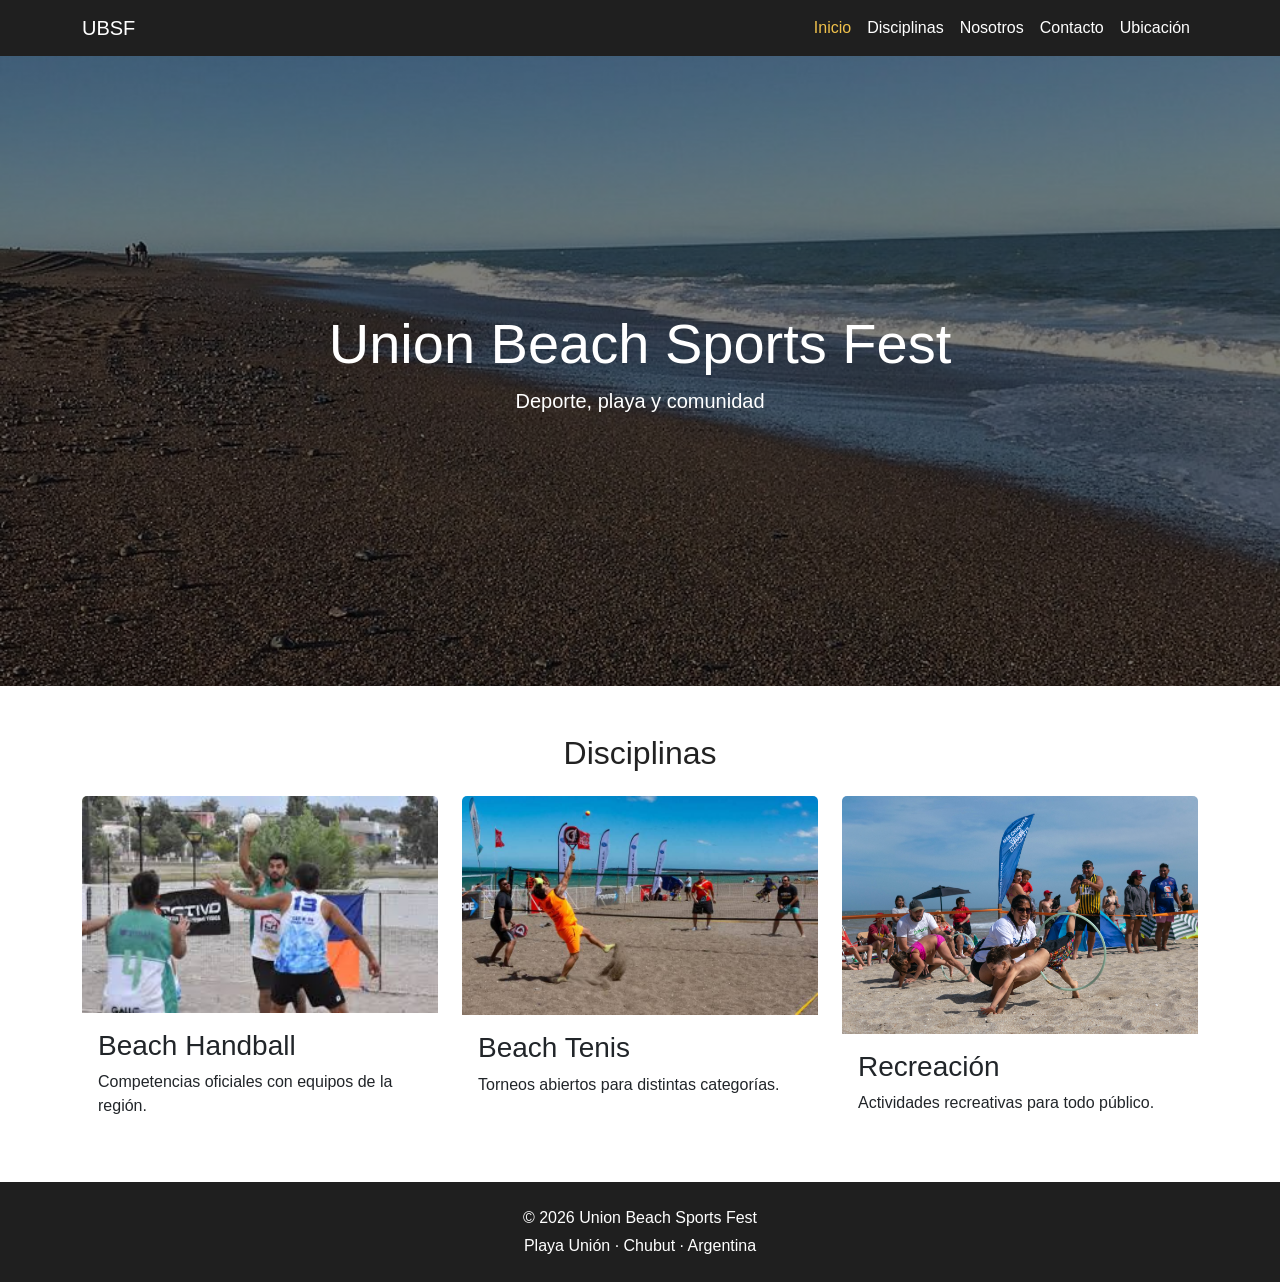
==== index.html @ 6763a954 "feat: estructura base entrega final" ====
<!DOCTYPE html>
<html lang="en">
<head>
    <meta charset="UTF-8">
    <meta name="viewport" content="width=device-width, initial-scale=1.0">
    <title>Union Beach Sports Fest</title>

    <!-- Bootstrap CSS -->
    <link href="https://cdn.jsdelivr.net/npm/bootstrap@5.3.3/dist/css/bootstrap.min.css" rel="stylesheet">

    <!-- CSS propio -->
    <link rel="stylesheet" href="css/style.css">




</head>
<body>
    <header>
        <nav class="navbar navbar-expand-lg navbar-custom">
            <div class="container">
                <a class="navbar-brand" href="index.html">UBSF</a>

                <button
                    class="navbar-toggler"
                    type="button"
                    data-bs-toggle="collapse"
                    data-bs-target="#menu"
                >
                    <span class="navbar-toggler-icon"></span>
                </button>

                <div class="collapse navbar-collapse" id="menu">
                    <ul class="navbar-nav ms-auto">
                        <li class="nav-item">
                            <a class="nav-link active" href="index.html">Inicio</a>
                        </li>
                        <li class="nav-item">
                            <a class="nav-link" href="pages/disciplinas.html">Disciplinas</a>
                        </li>
                        <li class="nav-item">
                            <a class="nav-link" href="pages/nosotros.html">Nosotros</a>
                        </li>
                        <li class="nav-item">
                            <a class="nav-link" href="pages/contacto.html">Contacto</a>
                        </li>
                        <li class="nav-item">
                            <a class="nav-link" href="pages/ubicacion.html">Ubicación</a>
                        </li>

                    </ul>
                </div>
            </div>
        </nav>
    </header>

    <main>
        <section class="hero hero-overlay d-flex align-items-center text-white">
            <div class="container text-center">
                <h1 class="display-4">Union Beach Sports Fest</h1>
                <p class="lead">Deporte, playa y comunidad</p>
            </div>
        </section>

        

        <section class="container my-5">
            <h2 class="text-center mb-4">Disciplinas</h2>

            <div class="row">
                <article class="col-md-4">
                    <div class="card disciplina-card">
                        <img src="img/handball.jpg" class="card-img-top" alt="Beach Handball">
                        <div class="card-body">
                            <h3 class="card-title">Beach Handball</h3>
                            <p class="card-text">
                                Competencias oficiales con equipos de la región.
                            </p>
                        </div>
                    </div>
                </article>

                <article class="col-md-4">
                    <div class="card disciplina-card">
                        <img src="img/tenis.jpg" class="card-img-top" alt="Beach Tenis">
                        <div class="card-body">
                            <h3 class="card-title">Beach Tenis</h3>
                            <p class="card-text">
                                Torneos abiertos para distintas categorías.
                            </p>
                        </div>
                    </div>
                </article>

                <article class="col-md-4">
                    <div class="card disciplina-card">
                        <img src="img/recreacion.jpg" class="card-img-top" alt="Recreación">
                        <div class="card-body">
                            <h3 class="card-title">Recreación</h3>
                            <p class="card-text">
                                Actividades recreativas para todo público.
                            </p>
                        </div>
                    </div>
                </article>
            </div>
        </section>


    </main>
        
    <footer class="footer-custom text-center py-4">
        <div class="container">
            <p class="mb-1">© 2026 Union Beach Sports Fest</p>
            <p class="mb-0">Playa Unión · Chubut · Argentina</p>
        </div>
    </footer>



    <script src="https://cdn.jsdelivr.net/npm/bootstrap@5.3.3/dist/js/bootstrap.bundle.min.js"></script>

</body>
</html>
---- css/style.css ----
/* =========================
   VARIABLES GLOBALES
========================= */
:root {
    --color-dark: #1f1f1f;
    --color-light: #ffffff;
    --color-accent: #f0c14b;
}

/* =========================
   ESTILOS GENERALES
========================= */
body {
    font-family: Arial, Helvetica, sans-serif;
    color: #222;
    background-color: #ffffff;
}

/* =========================
   HERO
========================= */
.hero {
    height: 70vh;
    background-image:
        linear-gradient(rgba(0, 0, 0, 0.5), rgba(0, 0, 0, 0.5)),
        url("../img/hero.jpg");
    background-size: cover;
    background-position: center;
}

/* =========================
   DISCIPLINAS
========================= */

/* Grid general */
.disciplinas-grid {
    display: grid;
    grid-template-columns: repeat(auto-fit, minmax(250px, 1fr));
    gap: 2rem;
}

/* Card */
.disciplina-card {
    border: none;
    transition: transform 0.3s ease, box-shadow 0.3s ease;
}

.disciplina-card:hover {
    transform: translateY(-5px);
    box-shadow: 0 8px 20px rgba(0, 0, 0, 0.2);
}

/* Item interno */
.disciplina-item {
    display: flex;
    flex-direction: column;
    align-items: center;
    text-align: center;
    gap: 1rem;
}

.disciplina-item img {
    width: 100%;
    max-width: 300px;
    border-radius: 8px;
}

/* =========================
   NAVBAR PERSONALIZADA
========================= */
.navbar-custom {
    background-color: var(--color-dark);
}

.navbar-custom .navbar-brand,
.navbar-custom .nav-link {
    color: var(--color-light);
    transition: color 0.2s ease;
}

/* Hover / Focus / Activo */
.navbar-custom .nav-link:hover,
.navbar-custom .nav-link:focus,
.navbar-custom .nav-link.active {
    color: var(--color-accent);
    background-color: transparent;
    box-shadow: none;
}

/* Botón hamburguesa */
.navbar-custom .navbar-toggler {
    border-color: var(--color-light);
}

.navbar-custom .navbar-toggler:focus {
    box-shadow: none;
}

/* =========================
   FOOTER
========================= */
.footer-custom {
    background-color: var(--color-dark);
    color: var(--color-light);
}

.navbar-custom .navbar-toggler-icon {
    filter: invert(1);
}

/* =========================
   REGLAS BÁSICAS PARA MOBILE
========================= */
@media (max-width: 768px) {

    /* Hero más bajito */
    .hero {
        height: 50vh;
        padding: 2rem 1rem;
    }

    /* Cards más compactas */
    .disciplina-card {
        margin-bottom: 1.5rem;
    }

    /* Ajuste de texto */
    .card-title {
        font-size: 1.2rem;
    }

    .card-text {
        font-size: 0.9rem;
    }

    /* Navbar: links centrados y más espacio */
    .navbar-custom .navbar-nav {
        text-align: center;
    }

    .navbar-custom .nav-link {
        padding: 0.5rem 0;
    }
}
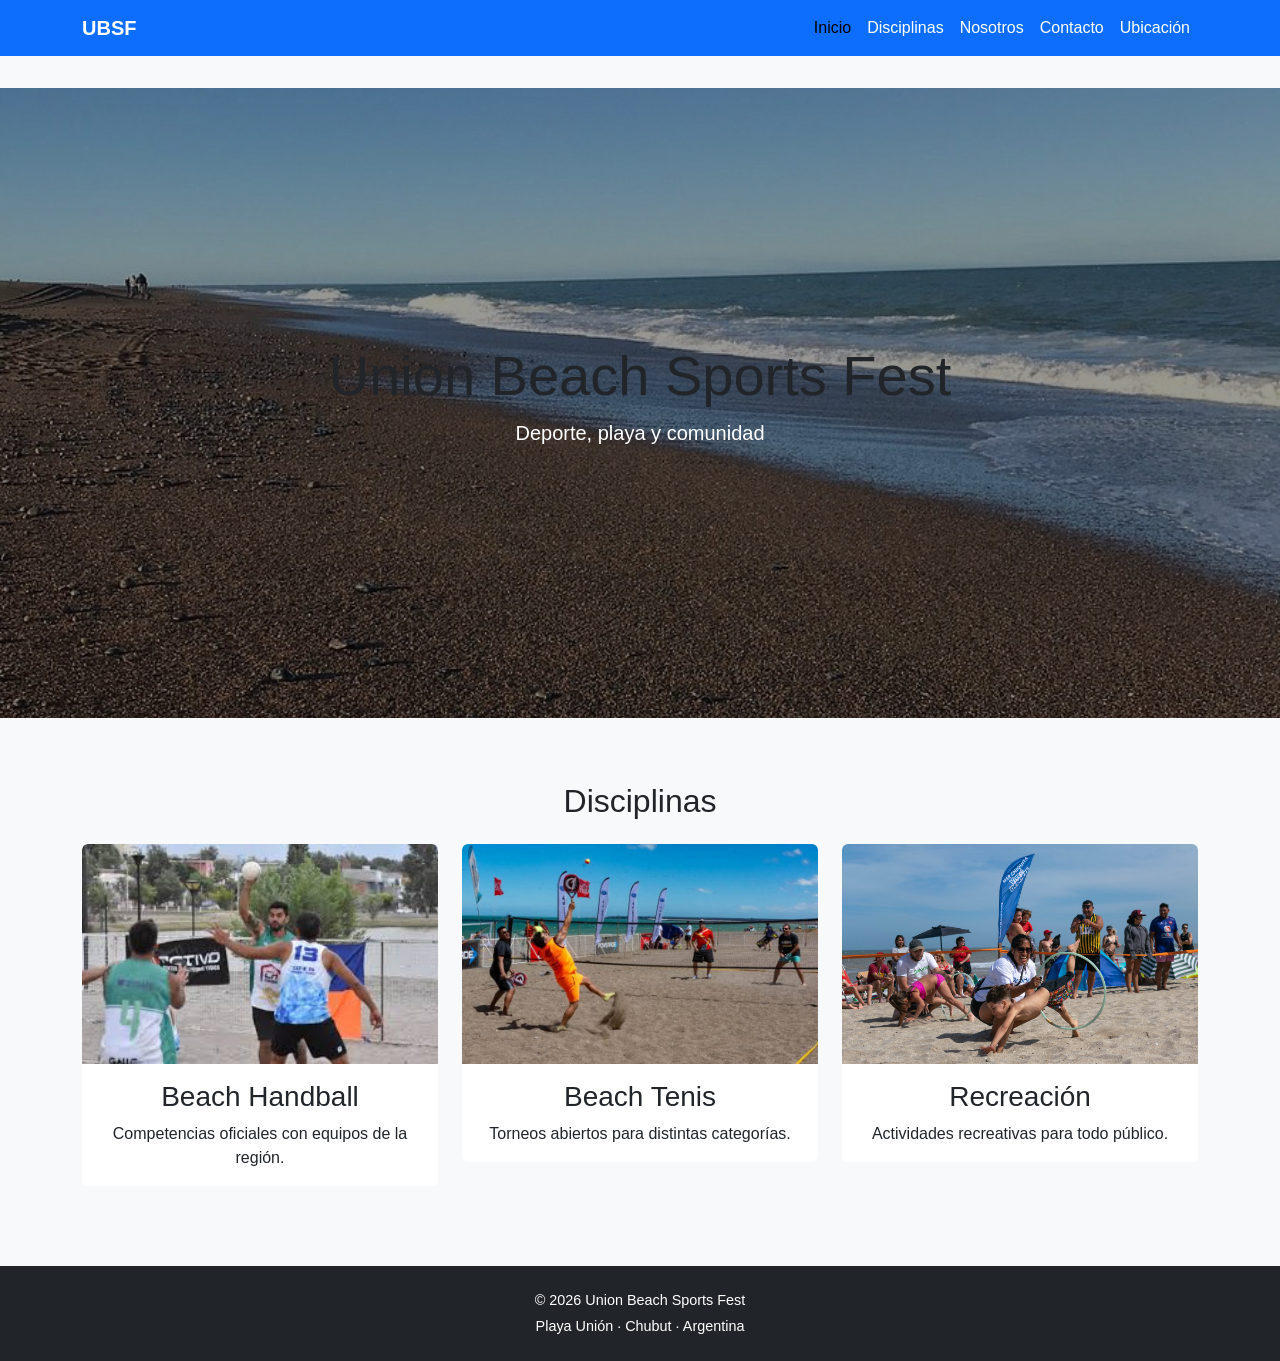
==== commit d8a6b7f1: "feat: SEO básico en index.html" ====
--- a/index.html
+++ b/index.html
@@ -3,17 +3,19 @@
 <head>
     <meta charset="UTF-8">
     <meta name="viewport" content="width=device-width, initial-scale=1.0">
-    <title>Union Beach Sports Fest</title>
+
+    <title>Union Beach Sports Fest | Evento deportivo multidisciplinario</title>
+
+    <meta name="description" content="Union Beach Sports Fest es un evento deportivo multidisciplinario en Playa Unión, Chubut, que reúne beach handball, beach tenis y actividades recreativas frente al mar.">
+
+    <meta name="keywords" content="Union Beach Sports Fest, beach handball, beach tenis, deportes en la playa, Playa Unión, Chubut">
+
 
     <!-- Bootstrap CSS -->
     <link href="https://cdn.jsdelivr.net/npm/bootstrap@5.3.3/dist/css/bootstrap.min.css" rel="stylesheet">
 
     <!-- CSS propio -->
     <link rel="stylesheet" href="css/style.css">
-
-
-
-
 </head>
 <body>
     <header>
--- a/css/style.css
+++ b/css/style.css
@@ -1,144 +1,113 @@
-/* =========================
-   VARIABLES GLOBALES
-========================= */
-:root {
-    --color-dark: #1f1f1f;
-    --color-light: #ffffff;
-    --color-accent: #f0c14b;
+@charset "UTF-8";
+/* Colores */
+/* Tipografía */
+/* Layout */
+/* Transiciones */
+* {
+  padding: 0;
+  margin: 0;
+  box-sizing: border-box;
 }
 
-/* =========================
-   ESTILOS GENERALES
-========================= */
 body {
-    font-family: Arial, Helvetica, sans-serif;
-    color: #222;
-    background-color: #ffffff;
+  font-family: Arial, sans-serif;
+  color: #212529;
+  background-color: #f8f9fa;
 }
 
-/* =========================
-   HERO
-========================= */
-.hero {
-    height: 70vh;
-    background-image:
-        linear-gradient(rgba(0, 0, 0, 0.5), rgba(0, 0, 0, 0.5)),
-        url("../img/hero.jpg");
-    background-size: cover;
-    background-position: center;
+a {
+  text-decoration: none;
+  color: #0d6efd;
+}
+a:hover {
+  text-decoration: underline;
 }
 
-/* =========================
-   DISCIPLINAS
-========================= */
-
-/* Grid general */
-.disciplinas-grid {
-    display: grid;
-    grid-template-columns: repeat(auto-fit, minmax(250px, 1fr));
-    gap: 2rem;
+img {
+  max-width: 100%;
+  height: auto;
+  display: block;
 }
 
-/* Card */
-.disciplina-card {
-    border: none;
-    transition: transform 0.3s ease, box-shadow 0.3s ease;
+.navbar-custom {
+  background-color: #0d6efd;
+}
+.navbar-custom .navbar-brand {
+  color: #ffffff;
+  font-weight: bold;
+}
+.navbar-custom .navbar-brand:hover {
+  color: #000;
+}
+.navbar-custom .nav-link {
+  color: #ffffff;
+}
+.navbar-custom .nav-link:hover {
+  text-decoration: underline;
 }
 
-.disciplina-card:hover {
-    transform: translateY(-5px);
-    box-shadow: 0 8px 20px rgba(0, 0, 0, 0.2);
+/* Hero */
+.hero {
+  min-height: 70vh;
+  background: url("../img/hero.jpg") center/cover no-repeat;
+  position: relative;
+}
+.hero.hero-overlay::before {
+  content: "";
+  position: absolute;
+  inset: 0;
+  background-color: rgba(0, 0, 0, 0.4);
+}
+.hero .container {
+  position: relative;
+  z-index: 1;
 }
 
-/* Item interno */
-.disciplina-item {
-    display: flex;
-    flex-direction: column;
-    align-items: center;
-    text-align: center;
-    gap: 1rem;
+main {
+  padding: 2rem 0;
 }
 
-.disciplina-item img {
-    width: 100%;
-    max-width: 300px;
-    border-radius: 8px;
+section {
+  margin-bottom: 4rem;
 }
 
-/* =========================
-   NAVBAR PERSONALIZADA
-========================= */
-.navbar-custom {
-    background-color: var(--color-dark);
+h1,
+h2,
+h3 {
+  color: #212529;
 }
 
-.navbar-custom .navbar-brand,
-.navbar-custom .nav-link {
-    color: var(--color-light);
-    transition: color 0.2s ease;
+.footer-custom {
+  background-color: #212529;
+  color: #ffffff;
+  padding: 1.5rem 0;
+}
+.footer-custom p {
+  margin: 0;
+  font-size: 0.9rem;
 }
 
-/* Hover / Focus / Activo */
-.navbar-custom .nav-link:hover,
-.navbar-custom .nav-link:focus,
-.navbar-custom .nav-link.active {
-    color: var(--color-accent);
-    background-color: transparent;
-    box-shadow: none;
+.disciplina-card {
+  border: none;
+  border-radius: 6px;
+  overflow: hidden;
+  transition: all 0.3s ease;
+}
+.disciplina-card img {
+  height: 220px;
+  object-fit: cover;
+}
+.disciplina-card .card-body {
+  text-align: center;
+}
+.disciplina-card:hover {
+  transform: translateY(-5px);
 }
 
-/* Botón hamburguesa */
-.navbar-custom .navbar-toggler {
-    border-color: var(--color-light);
+@media (max-width: 500px) {
+  .disciplina-card {
+    margin-bottom: 1.5rem;
+  }
 }
 
-.navbar-custom .navbar-toggler:focus {
-    box-shadow: none;
-}
-
-/* =========================
-   FOOTER
-========================= */
-.footer-custom {
-    background-color: var(--color-dark);
-    color: var(--color-light);
-}
-
-.navbar-custom .navbar-toggler-icon {
-    filter: invert(1);
-}
-
-/* =========================
-   REGLAS BÁSICAS PARA MOBILE
-========================= */
-@media (max-width: 768px) {
-
-    /* Hero más bajito */
-    .hero {
-        height: 50vh;
-        padding: 2rem 1rem;
-    }
-
-    /* Cards más compactas */
-    .disciplina-card {
-        margin-bottom: 1.5rem;
-    }
-
-    /* Ajuste de texto */
-    .card-title {
-        font-size: 1.2rem;
-    }
-
-    .card-text {
-        font-size: 0.9rem;
-    }
-
-    /* Navbar: links centrados y más espacio */
-    .navbar-custom .navbar-nav {
-        text-align: center;
-    }
-
-    .navbar-custom .nav-link {
-        padding: 0.5rem 0;
-    }
-}
+/*# sourceMappingURL=style.css.map */
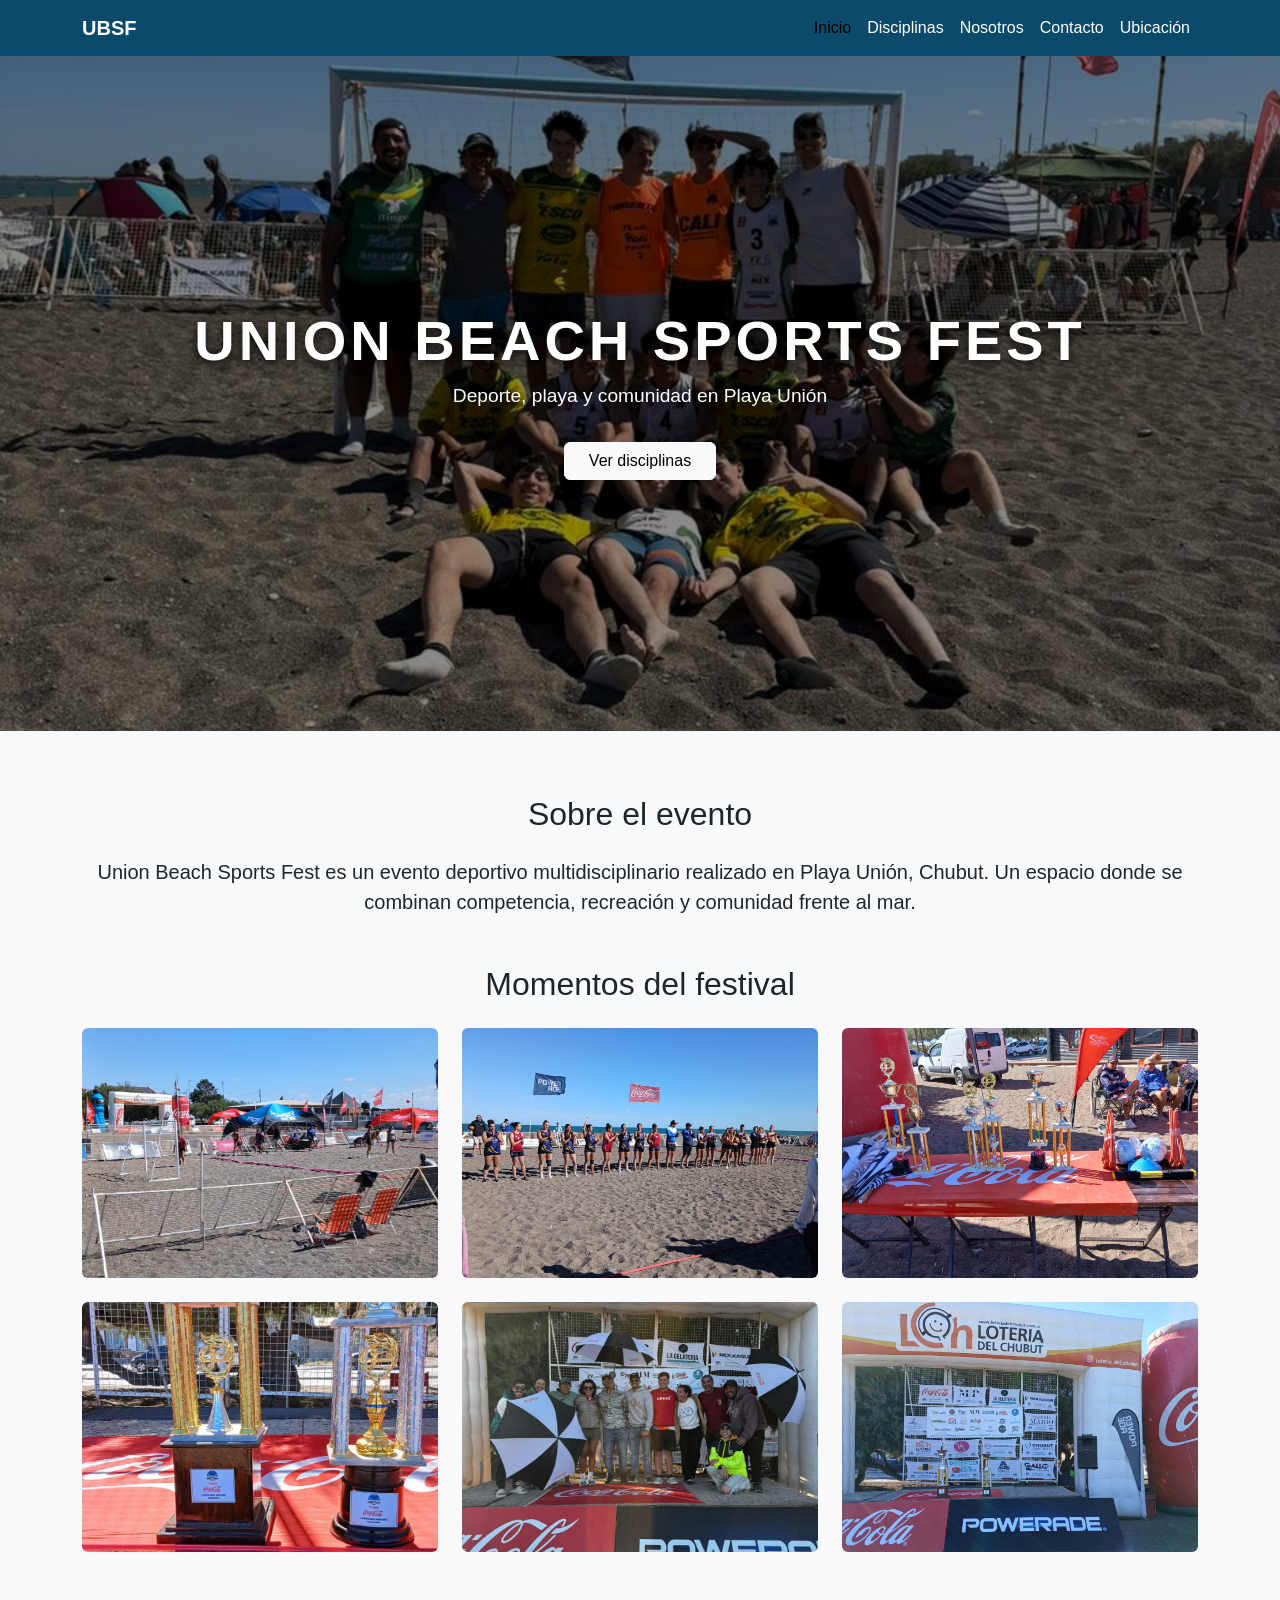
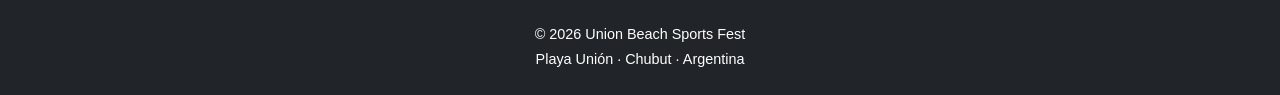
==== commit 143c2472: "feat: galería responsive y mejoras visuales en index" ====
--- a/index.html
+++ b/index.html
@@ -17,6 +17,7 @@
     <!-- CSS propio -->
     <link rel="stylesheet" href="css/style.css">
 </head>
+
 <body>
     <header>
         <nav class="navbar navbar-expand-lg navbar-custom">
@@ -60,55 +61,52 @@
         <section class="hero hero-overlay d-flex align-items-center text-white">
             <div class="container text-center">
                 <h1 class="display-4">Union Beach Sports Fest</h1>
-                <p class="lead">Deporte, playa y comunidad</p>
+                <p class="lead">Deporte, playa y comunidad en Playa Unión</p>
+                <a href="pages/disciplinas.html" class="btn btn-light mt-3 px-4">
+                    Ver disciplinas
+                </a>
             </div>
         </section>
 
         
 
+        <section class="container my-5 text-center">
+            <h2 class="mb-4">Sobre el evento</h2>
+                <p class="lead">
+                    Union Beach Sports Fest es un evento deportivo multidisciplinario realizado en Playa Unión, Chubut.
+                    Un espacio donde se combinan competencia, recreación y comunidad frente al mar.
+                </p>
+        </section>
+
         <section class="container my-5">
-            <h2 class="text-center mb-4">Disciplinas</h2>
+            <h2 class="text-center mb-4">Momentos del festival</h2>
 
-            <div class="row">
-                <article class="col-md-4">
-                    <div class="card disciplina-card">
-                        <img src="img/handball.jpg" class="card-img-top" alt="Beach Handball">
-                        <div class="card-body">
-                            <h3 class="card-title">Beach Handball</h3>
-                            <p class="card-text">
-                                Competencias oficiales con equipos de la región.
-                            </p>
-                        </div>
-                    </div>
-                </article>
+            <div class="row g-4">
+                <div class="col-md-4">
+                    <img src="img/beach-handball2.jpeg" class="img-fluid rounded galeria-img" alt="Partido de Beach Handball">
+                </div>
 
-                <article class="col-md-4">
-                    <div class="card disciplina-card">
-                        <img src="img/tenis.jpg" class="card-img-top" alt="Beach Tenis">
-                        <div class="card-body">
-                            <h3 class="card-title">Beach Tenis</h3>
-                            <p class="card-text">
-                                Torneos abiertos para distintas categorías.
-                            </p>
-                        </div>
-                    </div>
-                </article>
+                <div class="col-md-4">
+                    <img src="img/final-femenina.jpeg" class="img-fluid rounded galeria-img" alt="Final femenina del torneo">
+                </div>
 
-                <article class="col-md-4">
-                    <div class="card disciplina-card">
-                        <img src="img/recreacion.jpg" class="card-img-top" alt="Recreación">
-                        <div class="card-body">
-                            <h3 class="card-title">Recreación</h3>
-                            <p class="card-text">
-                                Actividades recreativas para todo público.
-                            </p>
-                        </div>
-                    </div>
-                </article>
+                <div class="col-md-4">
+                    <img src="img/premiacion.jpeg" class="img-fluid rounded galeria-img" alt="Premiación del Union Beach Sports Fest">
+                </div>
+
+                <div class="col-md-4">
+                    <img src="img/copas-campeones.jpeg" class="img-fluid rounded galeria-img" alt="Copas y campeones del evento">
+                </div>
+
+                <div class="col-md-4">
+                    <img src="img/staff-1.jpeg" class="img-fluid rounded galeria-img" alt="Staff y organización del evento">
+                </div>
+
+                <div class="col-md-4">
+                    <img src="img/sponsors.jpeg" class="img-fluid rounded galeria-img" alt="Sponsors del evento">
+                </div>
             </div>
         </section>
-
-
     </main>
         
     <footer class="footer-custom text-center py-4">
--- a/css/style.css
+++ b/css/style.css
@@ -17,7 +17,7 @@
 
 a {
   text-decoration: none;
-  color: #0d6efd;
+  color: #0b4a6b;
 }
 a:hover {
   text-decoration: underline;
@@ -30,14 +30,14 @@
 }
 
 .navbar-custom {
-  background-color: #0d6efd;
+  background-color: #0b4a6b;
 }
 .navbar-custom .navbar-brand {
   color: #ffffff;
   font-weight: bold;
 }
 .navbar-custom .navbar-brand:hover {
-  color: #000;
+  color: #f8f9fa;
 }
 .navbar-custom .nav-link {
   color: #ffffff;
@@ -48,32 +48,63 @@
 
 /* Hero */
 .hero {
-  min-height: 70vh;
-  background: url("../img/hero.jpg") center/cover no-repeat;
+  min-height: 75vh;
+  background: url("../img/equipos-juntos.jpeg") center/cover no-repeat;
   position: relative;
+  display: flex;
+  align-items: center;
+  text-align: center;
+  color: white;
 }
-.hero.hero-overlay::before {
+.hero::before {
   content: "";
   position: absolute;
   inset: 0;
-  background-color: rgba(0, 0, 0, 0.4);
+  background: rgba(0, 0, 0, 0.45);
 }
 .hero .container {
   position: relative;
   z-index: 1;
+  padding: 0 1rem;
+}
+.hero h1 {
+  font-size: 3.5rem;
+  font-weight: 800;
+  text-transform: uppercase;
+  letter-spacing: 4px;
+  text-shadow: 0 3px 12px rgba(0, 0, 0, 0.9);
+}
+.hero p {
+  font-size: 1.2rem;
+  font-weight: 500;
+  text-shadow: 0 2px 10px rgba(0, 0, 0, 0.9);
 }
 
+@media (max-width: 500px) {
+  .hero {
+    min-height: 65vh;
+  }
+  .hero h1 {
+    font-size: 2.2rem;
+    letter-spacing: 2px;
+  }
+  .hero p {
+    font-size: 1rem;
+  }
+}
 main {
-  padding: 2rem 0;
+  padding: 0;
 }
-
-section {
+main section {
   margin-bottom: 4rem;
 }
-
-h1,
-h2,
-h3 {
+main h1 {
+  margin-top: 0;
+}
+main h2 {
+  margin-top: 3rem;
+}
+main h3 {
   color: #212529;
 }
 
@@ -109,5 +140,15 @@
     margin-bottom: 1.5rem;
   }
 }
+.galeria-img {
+  width: 100%;
+  height: 250px;
+  object-fit: cover;
+  border-radius: 6px;
+  transition: all 0.3s ease;
+}
+.galeria-img:hover {
+  transform: scale(1.03);
+}
 
 /*# sourceMappingURL=style.css.map */
